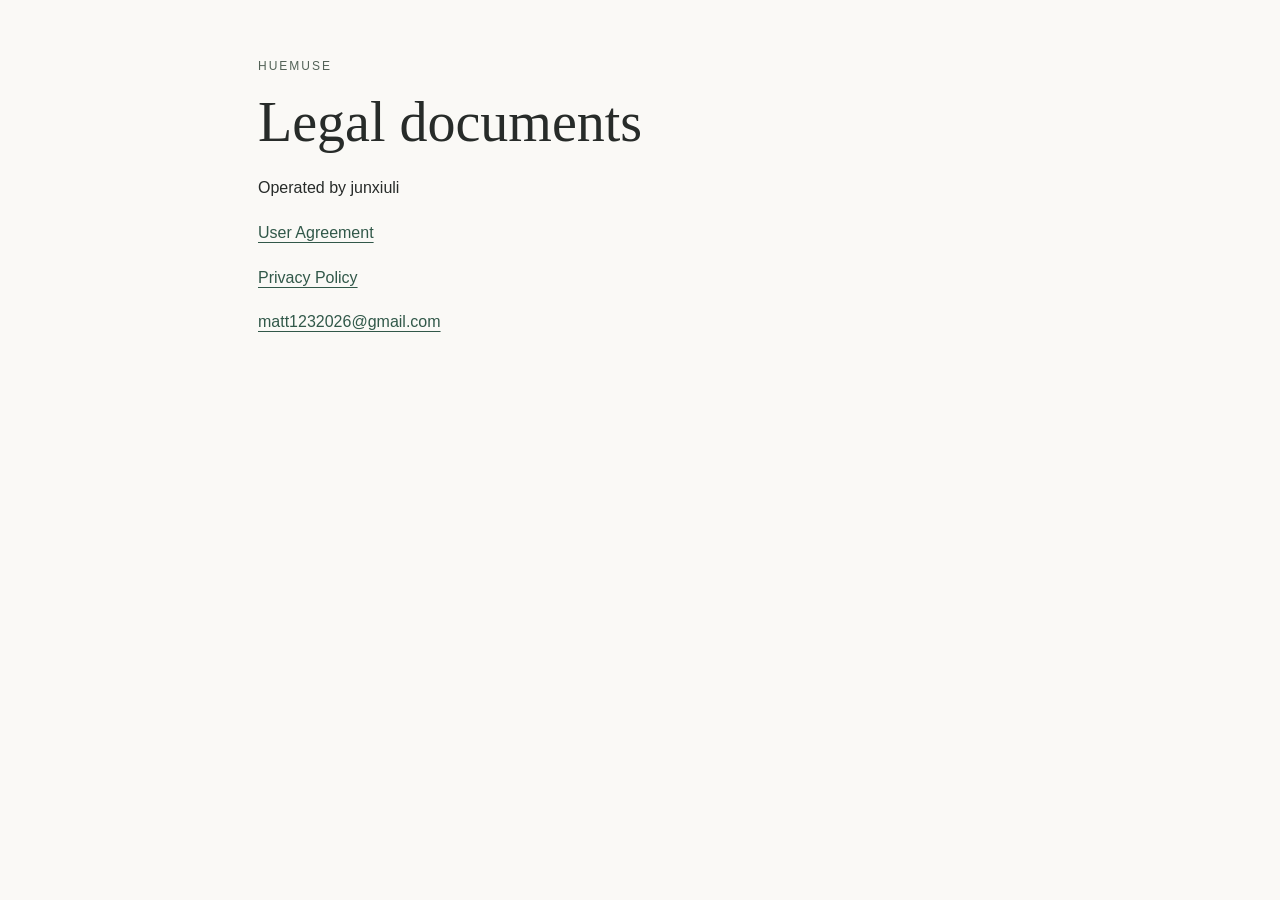
==== index.html @ 09e09791 "Publish HueMuse User Agreement and Privacy Policy" ====
<!doctype html><html lang="en"><head><meta charset="utf-8"><meta name="viewport" content="width=device-width,initial-scale=1"><title>Legal · HueMuse</title><link rel="stylesheet" href="style.css"></head><body><main><div class="eyebrow">HueMuse</div><h1>Legal documents</h1><p>Operated by junxiuli</p><p><a href="terms/">User Agreement</a></p><p><a href="privacy/">Privacy Policy</a></p><p><a href="mailto:matt1232026@gmail.com">matt1232026@gmail.com</a></p></main></body></html>
---- style.css ----
*{box-sizing:border-box}html{color-scheme:light}body{margin:0;background:#faf9f6;color:#272b29;font-family:-apple-system,BlinkMacSystemFont,"Segoe UI",sans-serif;font-size:16px;line-height:1.8}a{color:#315849;text-underline-offset:4px;overflow-wrap:anywhere}a:hover{color:#162e25}a:focus-visible,button:focus-visible{outline:3px solid #315849;outline-offset:4px}.skip{position:absolute;left:20px;top:-100px;background:white;padding:12px}.skip:focus{top:12px}header{border-bottom:1px solid #deded6;background:#fff}header .inner{max-width:1000px;margin:auto;padding:20px 28px;display:flex;gap:20px;align-items:center;justify-content:space-between}.brand{font-family:Georgia,serif;font-size:26px;color:#272b29;text-decoration:none}nav{display:flex;flex-wrap:wrap;gap:12px 24px}nav a{min-height:44px;display:flex;align-items:center;font-size:14px}main{max-width:820px;margin:auto;padding:56px 28px 64px}.eyebrow{font-size:12px;letter-spacing:2px;color:#536257;text-transform:uppercase}h1{font-family:Georgia,serif;font-weight:400;font-size:clamp(36px,7vw,56px);line-height:1.15;margin:12px 0 20px;overflow-wrap:break-word}.meta{font-size:14px;color:#555c57;margin-bottom:32px}.summary{border-left:3px solid #315849;background:#f0f2ed;padding:18px 22px;margin:30px 0}.toc{border-top:1px solid #dcded7;border-bottom:1px solid #dcded7;padding:24px 0;margin:32px 0}.toc h2{margin:0 0 12px;font-family:inherit;font-size:16px}.toc ol{columns:2;column-gap:40px;margin:0;padding-left:24px}.toc li{break-inside:avoid;margin-bottom:6px;font-size:14px}.toc a{display:inline-block;padding:5px 0}section{margin-top:38px;scroll-margin-top:24px}h2{font-family:Georgia,serif;font-size:25px;line-height:1.35;font-weight:400;margin:0 0 16px}p{margin:0 0 16px;overflow-wrap:break-word}footer{max-width:820px;margin:auto;border-top:1px solid #dcded7;padding:28px;font-size:14px;color:#555c57}footer p{margin:0 0 8px}button{font:inherit;border:1px solid #315849;background:transparent;color:#315849;padding:10px 16px;cursor:pointer;min-height:44px}@media(max-width:560px){header .inner{align-items:flex-start;flex-direction:column;padding:16px 22px;gap:4px}nav{gap:20px}main{padding:36px 22px 48px}.toc ol{columns:1}h2{font-size:23px}.summary{padding:16px}footer{padding:24px 22px}}@media print{body{background:white;font-size:11pt}header,nav,.toc,.print,.skip{display:none}main{max-width:none;padding:0}h1{font-size:30pt}h2{font-size:17pt;break-after:avoid}section{margin-top:22px}footer{padding:16px 0}a{color:inherit}}
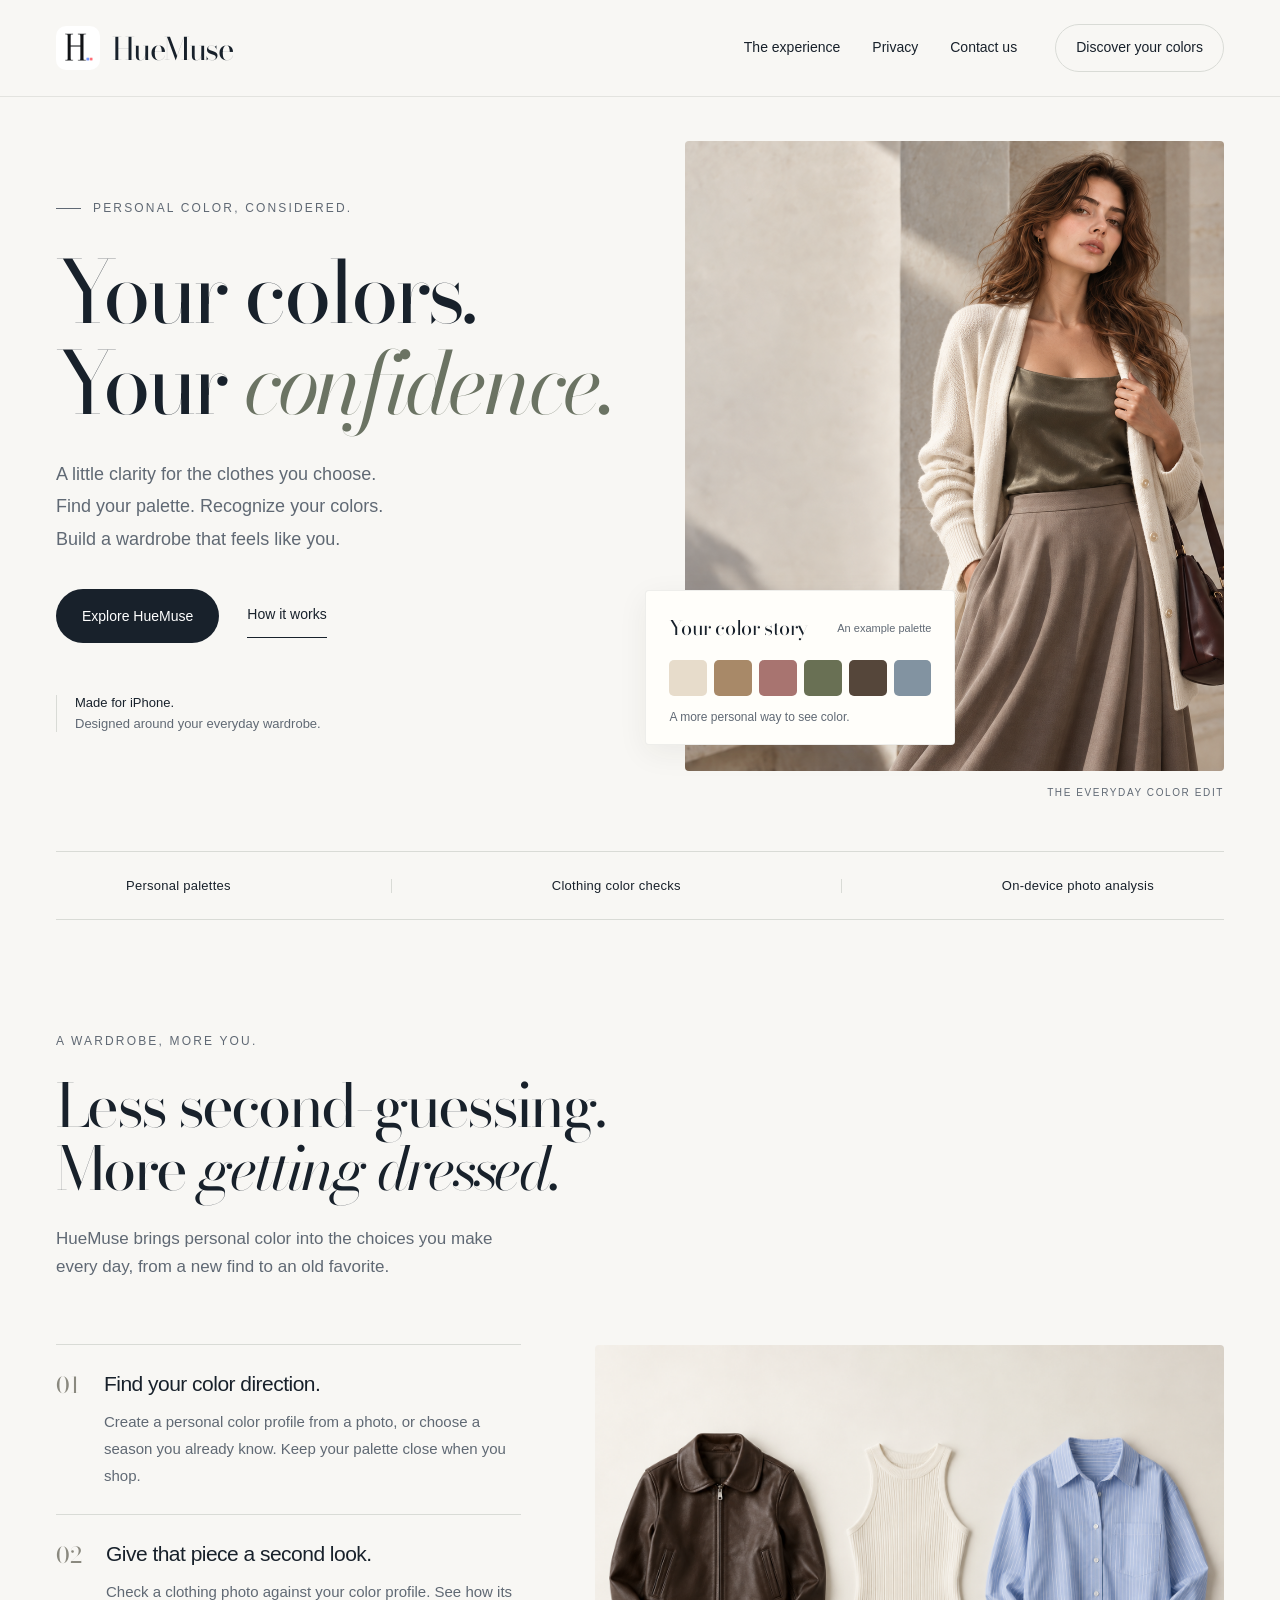
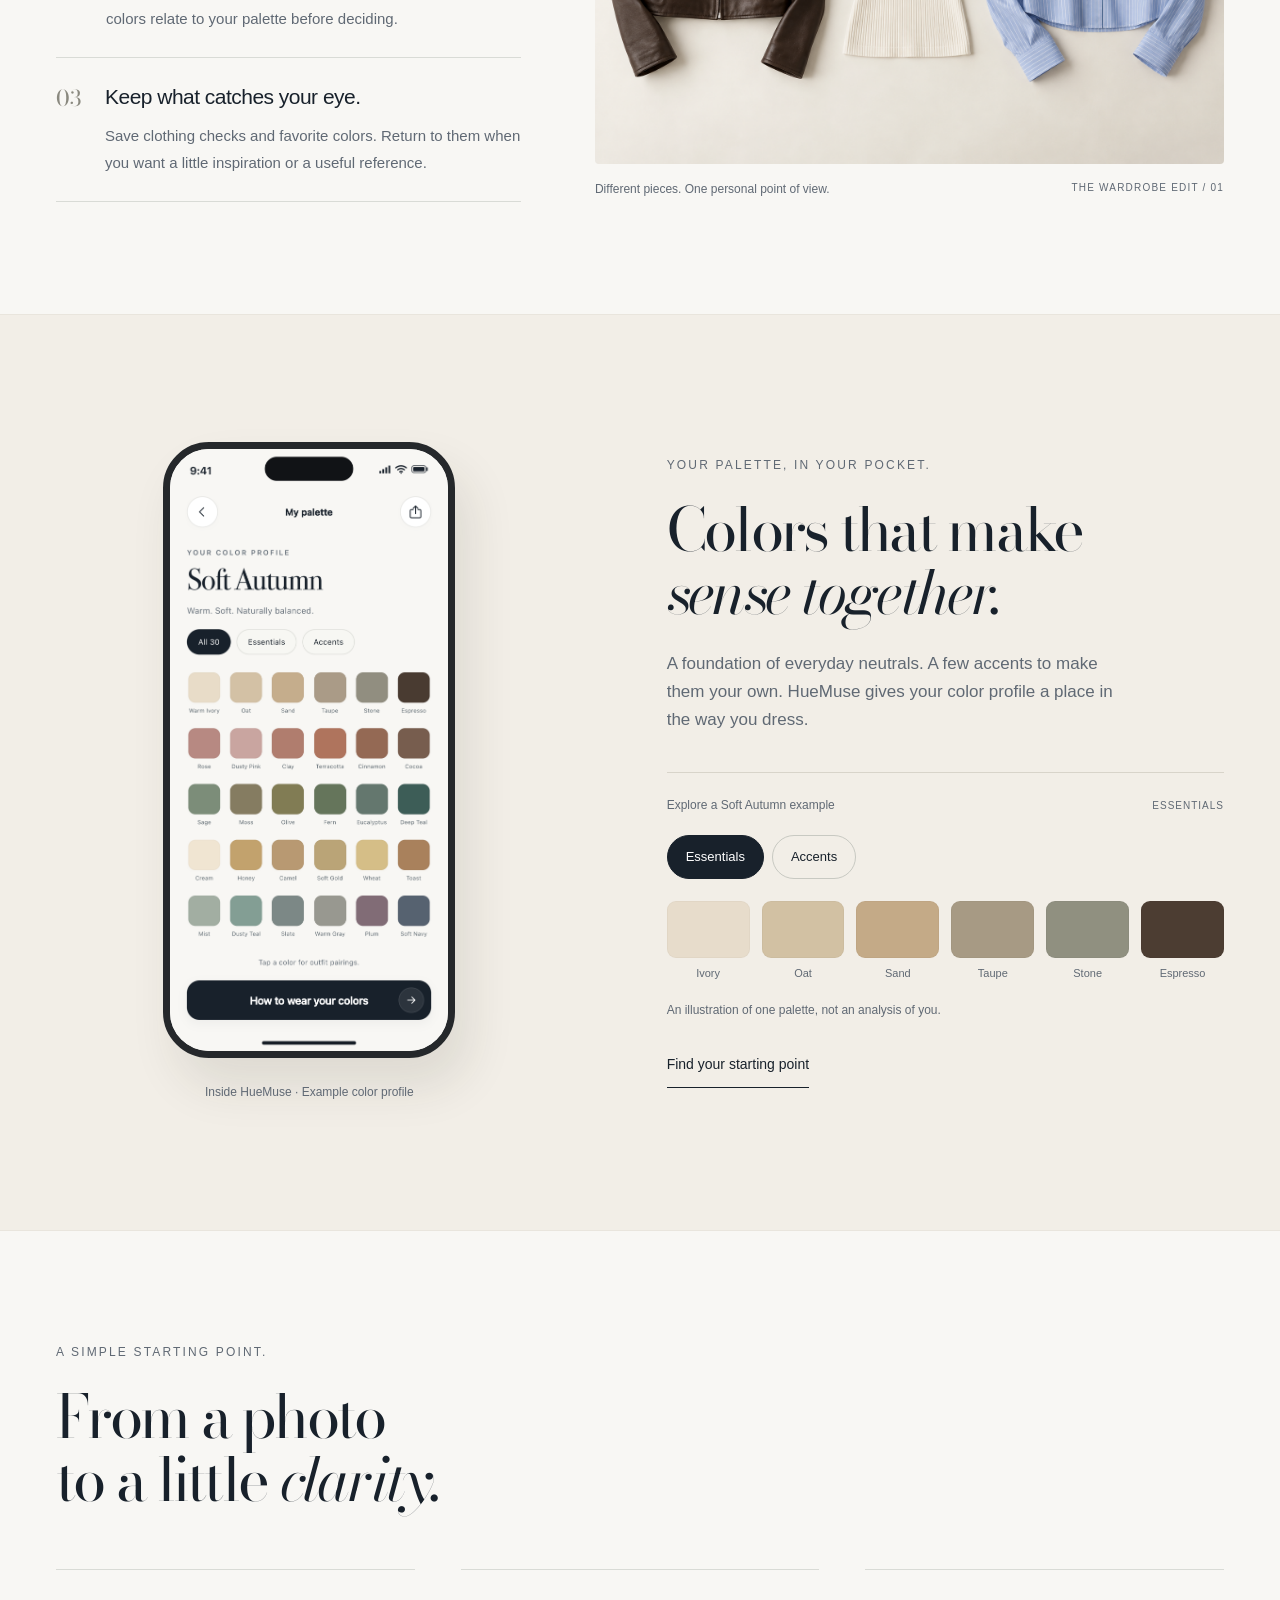
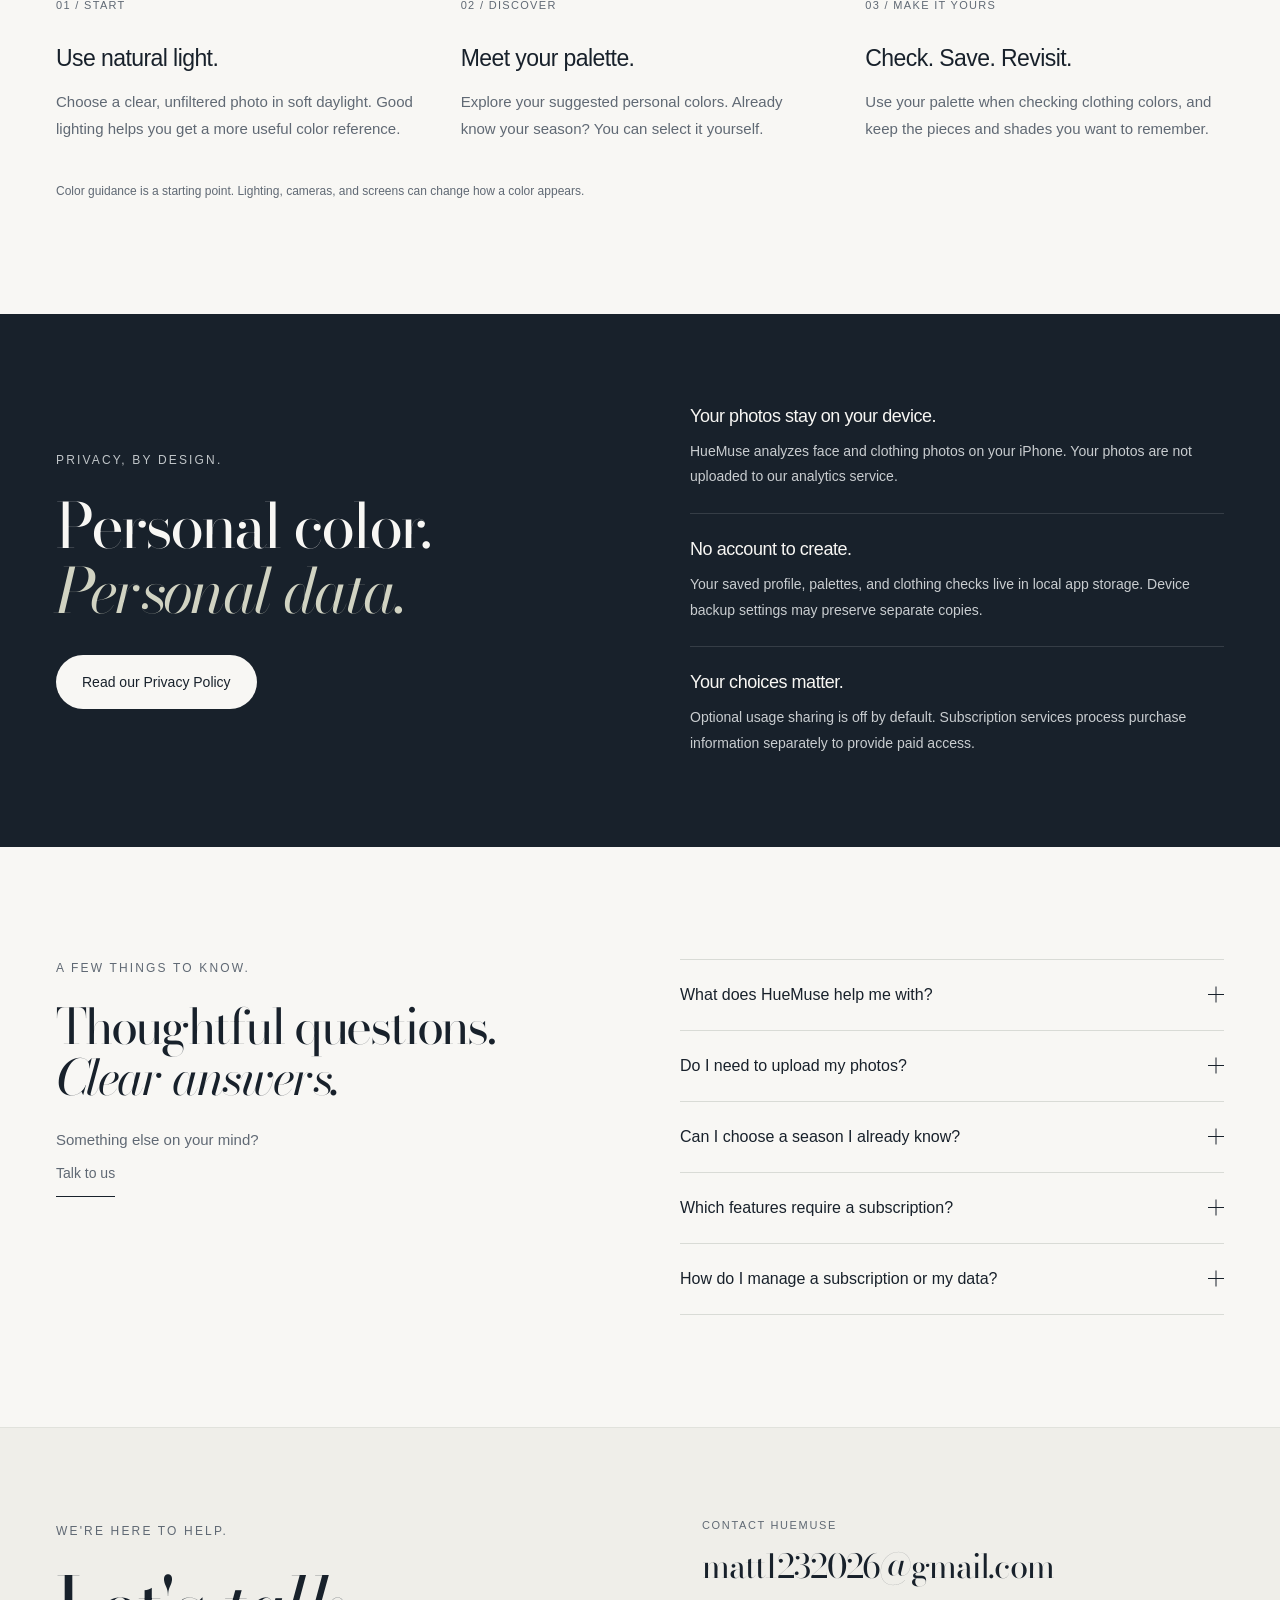
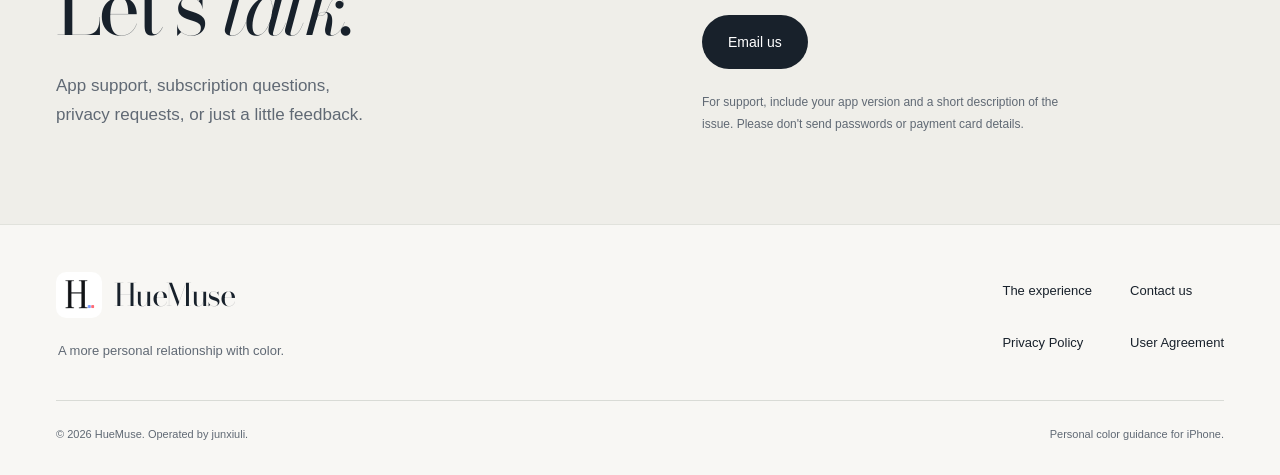
==== commit 151e1496: "Launch HueMuse official website" ====
--- a/index.html
+++ b/index.html
@@ -1 +1,80 @@
-<!doctype html><html lang="en"><head><meta charset="utf-8"><meta name="viewport" content="width=device-width,initial-scale=1"><title>Legal · HueMuse</title><link rel="stylesheet" href="style.css"></head><body><main><div class="eyebrow">HueMuse</div><h1>Legal documents</h1><p>Operated by junxiuli</p><p><a href="terms/">User Agreement</a></p><p><a href="privacy/">Privacy Policy</a></p><p><a href="mailto:matt1232026@gmail.com">matt1232026@gmail.com</a></p></main></body></html>+<!doctype html>
+<html lang="en">
+<head>
+  <meta charset="utf-8">
+  <meta name="viewport" content="width=device-width, initial-scale=1">
+  <meta name="theme-color" content="#f8f7f4">
+  <meta name="description" content="Meet HueMuse: personal color guidance for your everyday wardrobe. Discover your palette, check clothing colors, and keep the pieces you love. Made for iPhone.">
+  <title>HueMuse — Your colors. Your confidence.</title>
+  <link rel="canonical" href="https://lee271420-ship-it.github.io/huemuse-legal/">
+  <link rel="icon" type="image/png" href="assets/huemuse-logo.png">
+  <link rel="apple-touch-icon" href="assets/huemuse-logo.png">
+  <link rel="stylesheet" href="home.css">
+  <script src="home.js" defer></script>
+</head>
+<body>
+<a class="skip-link" href="#main">Skip to content</a>
+<header class="site-header">
+  <div class="header-inner wrap">
+    <a class="brand" href="./" aria-label="HueMuse home"><img src="assets/huemuse-logo.png" alt="" width="44" height="44"><span>HueMuse</span></a>
+    <button class="menu-toggle" type="button" aria-expanded="false" aria-controls="main-navigation">Menu<span aria-hidden="true" class="menu-lines"></span></button>
+    <nav id="main-navigation" aria-label="Main navigation">
+      <a href="#experience">The experience</a><a href="privacy/">Privacy</a><a href="#contact">Contact us</a>
+      <a class="nav-cta" href="#palette">Discover your colors</a>
+    </nav>
+  </div>
+</header>
+<main id="main">
+  <section class="hero wrap" aria-labelledby="hero-title">
+    <div class="hero-copy">
+      <p class="eyebrow"><span class="small-line" aria-hidden="true"></span> Personal color, considered.</p>
+      <h1 id="hero-title">Your colors.<br>Your <em>confidence.</em></h1>
+      <p class="hero-intro">A little clarity for the clothes you choose.<br>Find your palette. Recognize your colors.<br>Build a wardrobe that feels like you.</p>
+      <div class="hero-actions"><a class="button button-dark" href="#experience">Explore HueMuse</a><a class="text-link" href="#how-it-works">How it works</a></div>
+      <div class="hero-note"><span class="note-rule" aria-hidden="true"></span><p>Made for iPhone.<br><span>Designed around your everyday wardrobe.</span></p></div>
+    </div>
+    <div class="hero-visual">
+      <img class="hero-photo" src="assets/editorial-portrait.png" alt="Cream knitwear, soft olive silk, and warm neutral tailoring in natural light" width="1254" height="1254" fetchpriority="high">
+      <div class="hero-palette"><div class="palette-card-heading"><span>Your color story</span><span class="palette-card-small">An example palette</span></div><div class="hero-swatches" aria-label="Example palette: ivory, camel, rose, olive, cocoa, and soft blue"><i style="--swatch:#E7DCCB"></i><i style="--swatch:#A88968"></i><i style="--swatch:#A87470"></i><i style="--swatch:#697054"></i><i style="--swatch:#55463A"></i><i style="--swatch:#8293A1"></i></div><p>A more personal way to see color.</p></div>
+      <span class="visual-caption">THE EVERYDAY COLOR EDIT</span>
+    </div>
+  </section>
+  <div class="principles wrap" aria-label="HueMuse essentials"><p>Personal palettes</p><span aria-hidden="true"></span><p>Clothing color checks</p><span aria-hidden="true"></span><p>On-device photo analysis</p></div>
+
+  <section class="experience section wrap" id="experience" aria-labelledby="experience-title">
+    <div class="section-heading"><p class="eyebrow">A wardrobe, more you.</p><h2 id="experience-title">Less second-guessing.<br>More <em>getting dressed.</em></h2><p>HueMuse brings personal color into the choices you make every day, from a new find to an old favorite.</p></div>
+    <div class="experience-grid">
+      <div class="feature-list">
+        <article class="feature"><span class="feature-number">01</span><div><h3>Find your color direction.</h3><p>Create a personal color profile from a photo, or choose a season you already know. Keep your palette close when you shop.</p></div></article>
+        <article class="feature"><span class="feature-number">02</span><div><h3>Give that piece a second look.</h3><p>Check a clothing photo against your color profile. See how its colors relate to your palette before deciding.</p></div></article>
+        <article class="feature"><span class="feature-number">03</span><div><h3>Keep what catches your eye.</h3><p>Save clothing checks and favorite colors. Return to them when you want a little inspiration or a useful reference.</p></div></article>
+      </div>
+      <figure class="wardrobe-figure"><img src="assets/wardrobe.png" alt="An espresso leather jacket, an ivory ribbed tank, and a cloud blue striped shirt laid out together" width="1536" height="1024" loading="lazy"><figcaption><span>Different pieces. One personal point of view.</span><span>THE WARDROBE EDIT / 01</span></figcaption></figure>
+    </div>
+  </section>
+
+  <section class="palette-section" id="palette" aria-labelledby="palette-title"><div class="palette-layout wrap section">
+    <div class="phone-stage"><div class="phone-frame"><img src="assets/app-palette.png" alt="HueMuse palette screen showing the Soft Autumn example, with named essential and accent colors" width="1179" height="2556" loading="lazy"></div><p class="phone-caption">Inside HueMuse · Example color profile</p></div>
+    <div class="palette-copy"><p class="eyebrow">Your palette, in your pocket.</p><h2 id="palette-title">Colors that make<br><em>sense together.</em></h2><p>A foundation of everyday neutrals. A few accents to make them your own. HueMuse gives your color profile a place in the way you dress.</p>
+      <div class="palette-explorer"><div class="explorer-top"><span>Explore a Soft Autumn example</span><span class="palette-mode" id="palette-mode">Essentials</span></div><div class="palette-tabs" role="group" aria-label="Example palette colors"><button type="button" data-palette="essentials" aria-pressed="true">Essentials</button><button type="button" data-palette="accents" aria-pressed="false">Accents</button></div>
+      <div class="sample-swatches" id="sample-swatches" aria-live="polite"></div><p class="sample-note">An illustration of one palette, not an analysis of you.</p></div>
+      <a class="text-link" href="#how-it-works">Find your starting point</a>
+    </div>
+  </div></section>
+
+  <section class="how-section section wrap" id="how-it-works" aria-labelledby="how-title"><div class="how-heading"><p class="eyebrow">A simple starting point.</p><h2 id="how-title">From a photo<br>to a little <em>clarity.</em></h2></div><div class="steps"><article><span class="step-number">01 / START</span><h3>Use natural light.</h3><p>Choose a clear, unfiltered photo in soft daylight. Good lighting helps you get a more useful color reference.</p></article><article><span class="step-number">02 / DISCOVER</span><h3>Meet your palette.</h3><p>Explore your suggested personal colors. Already know your season? You can select it yourself.</p></article><article><span class="step-number">03 / MAKE IT YOURS</span><h3>Check. Save. Revisit.</h3><p>Use your palette when checking clothing colors, and keep the pieces and shades you want to remember.</p></article></div><p class="guidance-note">Color guidance is a starting point. Lighting, cameras, and screens can change how a color appears.</p></section>
+
+  <section class="privacy-section" aria-labelledby="privacy-title"><div class="privacy-inner wrap"><div><p class="eyebrow">Privacy, by design.</p><h2 id="privacy-title">Personal color.<br><em>Personal data.</em></h2><a class="button button-light" href="privacy/">Read our Privacy Policy</a></div><div class="privacy-facts"><article><h3>Your photos stay on your device.</h3><p>HueMuse analyzes face and clothing photos on your iPhone. Your photos are not uploaded to our analytics service.</p></article><article><h3>No account to create.</h3><p>Your saved profile, palettes, and clothing checks live in local app storage. Device backup settings may preserve separate copies.</p></article><article><h3>Your choices matter.</h3><p>Optional usage sharing is off by default. Subscription services process purchase information separately to provide paid access.</p></article></div></div></section>
+
+  <section class="faq-section section wrap" aria-labelledby="faq-title"><div class="faq-heading"><p class="eyebrow">A few things to know.</p><h2 id="faq-title">Thoughtful questions.<br><em>Clear answers.</em></h2><p>Something else on your mind?<br><a class="text-link" href="#contact">Talk to us</a></p></div><div class="faq-list">
+    <details><summary>What does HueMuse help me with?<span aria-hidden="true" class="plus"></span></summary><p>HueMuse helps you explore a personal color palette, compare clothing colors with your profile, and save colors and checks for later. It offers styling guidance, rather than a professional assessment or a guarantee of how an item will look.</p></details>
+    <details><summary>Do I need to upload my photos?<span aria-hidden="true" class="plus"></span></summary><p>No. Face and clothing photo analysis runs on your device. HueMuse does not upload those photos to its analytics service. Images you independently export, share, or back up are handled by the destination or your device settings.</p></details>
+    <details><summary>Can I choose a season I already know?<span aria-hidden="true" class="plus"></span></summary><p>Yes. You can manually choose your color season and use its palette as your reference. A manually chosen profile reflects your selection.</p></details>
+    <details><summary>Which features require a subscription?<span aria-hidden="true" class="plus"></span></summary><p>Some introductory access is available without a subscription, including one personal clothing check. Additional checks and premium tools require membership. The app and App Store purchase screen show the current features, prices, billing periods, and renewal conditions before you buy.</p></details>
+    <details><summary>How do I manage a subscription or my data?<span aria-hidden="true" class="plus"></span></summary><p>Manage or cancel billing in your Apple Account subscription settings. Use the app's privacy controls for local data and optional usage activity. Deleting photos, app data, or the app itself does not cancel a subscription. Read our <a href="terms/">User Agreement</a> and <a href="privacy/">Privacy Policy</a> for the complete details.</p></details>
+  </div></section>
+
+  <section class="contact-section" id="contact" aria-labelledby="contact-title"><div class="contact-inner wrap"><div><p class="eyebrow">We're here to help.</p><h2 id="contact-title">Let's <em>talk.</em></h2><p>App support, subscription questions,<br>privacy requests, or just a little feedback.</p></div><div class="contact-card"><p class="contact-label">CONTACT HUEMUSE</p><a class="contact-email" href="mailto:matt1232026@gmail.com">matt1232026@gmail.com</a><a class="button button-dark" href="mailto:matt1232026@gmail.com?subject=HueMuse%20support">Email us</a><p class="contact-note">For support, include your app version and a short description of the issue. Please don't send passwords or payment card details.</p></div></div></section>
+</main>
+<footer class="site-footer"><div class="footer-top wrap"><div><a class="brand footer-brand" href="./" aria-label="HueMuse home"><img src="assets/huemuse-logo.png" alt="" width="54" height="54"><span>HueMuse</span></a><p>A more personal relationship with color.</p></div><nav aria-label="Footer navigation"><a href="#experience">The experience</a><a href="#contact">Contact us</a><a href="privacy/">Privacy Policy</a><a href="terms/">User Agreement</a></nav></div><div class="footer-bottom wrap"><p>© 2026 HueMuse. Operated by junxiuli.</p><p>Personal color guidance for iPhone.</p></div></footer>
+</body></html>
--- a/home.css
+++ b/home.css
@@ -0,0 +1,11 @@
+@font-face{font-family:HueMuseBodoni;font-style:normal;font-weight:400;font-display:swap;src:url("assets/bodoni-normal.ttf") format("truetype")}
+@font-face{font-family:HueMuseBodoni;font-style:italic;font-weight:400;font-display:swap;src:url("assets/bodoni-italic.ttf") format("truetype")}
+
+:root{--paper:#f8f7f4;--surface:#eeebe4;--ink:#18212b;--muted:#606974;--line:#d9dbd6;--warm:#f2eee7;--blue:#778fff;--serif:"HueMuseBodoni","Bodoni 72","Bodoni Moda","Didot","Times New Roman",serif}
+*{box-sizing:border-box}html{scroll-behavior:smooth;scroll-padding-top:104px;color-scheme:light}body{margin:0;background:var(--paper);color:var(--ink);font-family:-apple-system,BlinkMacSystemFont,"Segoe UI",sans-serif;font-size:16px;line-height:1.65;-webkit-font-smoothing:antialiased}button,a{-webkit-tap-highlight-color:transparent}button{font:inherit}a{color:inherit;text-decoration:none}button,a{touch-action:manipulation}a:focus-visible,button:focus-visible,summary:focus-visible{outline:3px solid #5c74cf;outline-offset:6px}img{max-width:100%;display:block;height:auto}p{margin:0}h1,h2,h3{margin:0;font-weight:400}h1,h2{font-family:var(--serif);letter-spacing:-.045em;line-height:1.05}em{font-weight:400}h1{font-size:86px}h2{font-size:60px}h3{font-size:23px;line-height:1.35;letter-spacing:-.025em}.wrap{width:min(1240px,calc(100% - 112px));margin-inline:auto}.section{padding-block:112px}.eyebrow{font-size:12px;letter-spacing:.18em;text-transform:uppercase;font-weight:500;line-height:1.5;margin-bottom:24px;color:var(--muted)}.button{display:inline-flex;align-items:center;justify-content:center;min-height:54px;border-radius:99px;padding:14px 26px;font-size:14px;font-weight:500;white-space:nowrap;transition:background .2s,transform .2s}.button:hover{transform:translateY(-2px)}.button-dark{background:var(--ink);color:#fff}.button-dark:hover{background:#35404c}.button-light{background:var(--paper);color:var(--ink)}.button-light:hover{background:#ddd9d0}.text-link{display:inline-block;min-height:44px;padding-block:10px;font-size:14px;border-bottom:1px solid var(--ink);line-height:1.5}.text-link:hover{color:#476053;border-color:#476053}.skip-link{position:absolute;top:-100px;left:20px;z-index:100;background:#fff;padding:14px}.skip-link:focus{top:12px}.site-header{background:rgba(248,247,244,.96);border-bottom:1px solid #e3e3df;position:sticky;top:0;z-index:20}.header-inner{height:96px;display:flex;justify-content:space-between;align-items:center;gap:30px}.brand{display:inline-flex;gap:12px;align-items:center;flex-shrink:0}.brand img{border-radius:10px;width:44px;height:44px}.brand span{font-family:var(--serif);font-size:31px;letter-spacing:-.05em;line-height:1}.site-header nav{display:flex;gap:32px;align-items:center}.site-header nav a{font-size:14px;min-height:44px;display:inline-flex;align-items:center}.site-header nav a:hover{color:#526657}.site-header nav .nav-cta{border:1px solid var(--line);border-radius:99px;padding:11px 20px;margin-left:6px}.menu-toggle{display:none}.hero{padding-top:44px;padding-bottom:58px;display:grid;grid-template-columns:1.05fr 1fr;gap:64px;align-items:center}.hero-copy{padding-block:42px}.hero .eyebrow{display:flex;gap:12px;align-items:center;margin-bottom:30px}.small-line{height:1px;width:25px;background:var(--muted)}.hero h1 em{color:#6b7363}.hero-intro{color:var(--muted);font-size:18px;line-height:1.8;margin-top:30px}.hero-actions{margin-top:34px;display:flex;gap:28px;align-items:center}.hero-note{display:flex;gap:18px;align-items:center;margin-top:50px;font-size:13px;line-height:1.6}.hero-note span:not(.note-rule){color:var(--muted)}.note-rule{height:37px;width:1px;background:var(--line)}.hero-visual{position:relative;margin-bottom:22px}.hero-photo{height:630px;width:100%;object-fit:cover;object-position:100% center;border-radius:4px}.hero-palette{position:absolute;bottom:26px;left:-40px;width:310px;background:#fffefa;padding:20px 23px 16px;border:1px solid rgba(24,33,43,.07);box-shadow:0 8px 30px #302c2110;border-radius:4px}.palette-card-heading{display:flex;justify-content:space-between;align-items:center;gap:12px;font-family:var(--serif);font-size:20px;letter-spacing:-.02em}.palette-card-small{font-family:-apple-system,BlinkMacSystemFont,"Segoe UI",sans-serif;font-size:11px;letter-spacing:0;color:var(--muted)}.hero-swatches{display:flex;gap:7px;margin:16px 0 12px}.hero-swatches i{display:block;flex:1;height:36px;background:var(--swatch);border-radius:5px}.hero-palette p{font-size:12px;color:var(--muted)}.visual-caption{position:absolute;right:0;bottom:-30px;font-size:10px;letter-spacing:.16em;color:var(--muted)}.principles{border-top:1px solid var(--line);border-bottom:1px solid var(--line);display:flex;align-items:center;justify-content:space-around;gap:20px;padding-block:23px;font-size:13px;letter-spacing:.02em}.principles span{width:1px;height:14px;background:var(--line)}.section-heading{max-width:700px;margin-bottom:62px}.section-heading>p:last-child{max-width:470px;margin-top:25px;color:var(--muted);font-size:17px}.experience-grid{display:grid;grid-template-columns:.85fr 1.15fr;gap:74px;align-items:center}.feature-list{border-top:1px solid var(--line)}.feature{display:flex;gap:24px;padding-block:25px;border-bottom:1px solid var(--line)}.feature-number{font-family:var(--serif);color:#8a897f;font-size:22px;line-height:1.4}.feature h3{font-size:21px;margin-bottom:10px}.feature p{color:var(--muted);font-size:15px;line-height:1.8}.wardrobe-figure{margin:0}.wardrobe-figure img{width:100%;height:auto;aspect-ratio:1.5;object-fit:contain;border-radius:4px}.wardrobe-figure figcaption{font-size:12px;color:var(--muted);display:flex;justify-content:space-between;gap:20px;margin-top:16px}.wardrobe-figure figcaption span:last-child{font-size:10px;letter-spacing:.12em;white-space:nowrap}.palette-section{background:var(--warm);border-block:1px solid #e9e5dd}.palette-layout{display:grid;grid-template-columns:1fr 1.1fr;gap:104px;align-items:center}.phone-stage{padding:15px;display:flex;flex-direction:column;align-items:center;position:relative}.phone-frame{width:292px;border:7px solid #25282b;border-radius:46px;overflow:hidden;box-shadow:14px 28px 48px #302c211b;background:var(--paper)}.phone-frame img{width:100%;height:auto}.phone-caption{margin-top:25px;font-size:12px;color:var(--muted)}.palette-copy>p:not(.eyebrow){color:var(--muted);max-width:450px;margin-top:26px;font-size:17px}.palette-copy>.text-link{margin-top:24px}.palette-explorer{border-top:1px solid #d8d4ca;margin-top:38px;padding-top:23px}.explorer-top{display:flex;justify-content:space-between;align-items:center;font-size:12px;color:var(--muted);gap:15px}.palette-mode{text-transform:uppercase;font-size:10px;letter-spacing:.1em}.palette-tabs{display:flex;gap:8px;margin-top:19px}.palette-tabs button{border:1px solid #c8c9c2;border-radius:99px;min-height:44px;cursor:pointer;font-size:13px;padding:9px 18px;background:transparent;color:var(--ink)}.palette-tabs button[aria-pressed="true"]{background:var(--ink);color:#fff;border-color:var(--ink)}.sample-swatches{display:grid;grid-template-columns:repeat(6,1fr);gap:12px;margin-top:22px}.sample-color{min-width:0;text-align:center}.sample-color .chip{height:57px;border-radius:9px;background:var(--swatch);border:1px solid #00000007}.sample-color span{font-size:11px;color:var(--muted);display:block;margin-top:8px;line-height:1.4}.sample-note{color:var(--muted);font-size:12px;margin-top:19px}.how-heading{margin-bottom:58px}.steps{display:grid;grid-template-columns:repeat(3,1fr);gap:46px}.steps article{border-top:1px solid var(--line);padding-top:21px}.step-number{font-size:11px;letter-spacing:.12em;color:var(--muted)}.steps h3{margin:26px 0 14px}.steps p{font-size:15px;color:var(--muted);line-height:1.8}.guidance-note{margin-top:40px;color:var(--muted);font-size:12px}.privacy-section{background:var(--ink);color:var(--paper)}.privacy-inner{display:grid;grid-template-columns:1fr 1fr;gap:100px;padding-block:90px;align-items:center}.privacy-section .eyebrow{color:#c1c6c9}.privacy-section h2{font-size:62px}.privacy-section h2 em{color:#d1d3c2}.privacy-section .button{margin-top:32px}.privacy-facts article{padding-block:23px;border-bottom:1px solid #ffffff20}.privacy-facts article:first-child{padding-top:0}.privacy-facts article:last-child{padding-bottom:0;border:0}.privacy-facts h3{font-size:18px}.privacy-facts p{font-size:14px;line-height:1.85;color:#c9cdd0;margin-top:10px}.faq-section{display:grid;grid-template-columns:1fr 1fr;gap:80px}.faq-heading h2{font-size:49px}.faq-heading>p:last-child{font-size:15px;margin-top:25px;color:var(--muted)}.faq-list{border-top:1px solid var(--line)}details{border-bottom:1px solid var(--line)}summary{list-style:none;cursor:pointer;display:flex;justify-content:space-between;gap:28px;align-items:center;padding:23px 0;font-size:16px;line-height:1.5}summary::-webkit-details-marker{display:none}.plus{width:16px;height:16px;position:relative;flex:0 0 16px}.plus:before,.plus:after{content:"";position:absolute;background:var(--ink);left:0;top:7px;width:16px;height:1px}.plus:after{transform:rotate(90deg)}details[open] .plus:after{display:none}details p{color:var(--muted);font-size:14px;padding-bottom:23px;line-height:1.85}details p a{text-decoration:underline;text-underline-offset:4px}.contact-section{background:#efeee9;border-block:1px solid #e1e2dc}.contact-inner{display:grid;grid-template-columns:1fr 1fr;gap:100px;align-items:center;padding-block:88px}.contact-inner h2{font-size:80px}.contact-inner>div>p:last-child:not(.contact-note){margin-top:24px;font-size:17px;color:var(--muted)}.contact-card{padding-left:12px}.contact-label{font-size:11px;letter-spacing:.15em;color:var(--muted)}.contact-email{font-family:var(--serif);font-size:33px;line-height:1.5;letter-spacing:-.035em;display:block;margin:8px 0 24px;overflow-wrap:anywhere}.contact-email:hover{text-decoration:underline;text-underline-offset:5px}.contact-note{max-width:390px;margin-top:22px;color:var(--muted);font-size:12px;line-height:1.85}.site-footer{padding-top:44px}.footer-top{display:flex;align-items:center;justify-content:space-between;gap:40px;padding-bottom:35px;border-bottom:1px solid var(--line)}.footer-brand img{width:46px;height:46px}.footer-top>div>p{font-size:13px;color:var(--muted);margin:14px 0 0 2px}.footer-top nav{display:grid;grid-template-columns:repeat(2,auto);gap:8px 38px}.footer-top nav a{font-size:13px;display:flex;align-items:center;min-height:44px}.footer-top nav a:hover{text-decoration:underline;text-underline-offset:5px}.footer-bottom{padding-block:24px 32px;display:flex;justify-content:space-between;gap:24px;font-size:11px;color:var(--muted)}
+@media(min-width:1550px){.hero{gap:100px}.hero-photo{height:670px}}
+@media(max-width:1100px){.wrap{width:calc(100% - 72px)}h1{font-size:68px}h2{font-size:52px}.hero{gap:34px}.hero-photo{height:565px}.hero-palette{left:-15px;width:278px}.hero-actions{gap:20px}.site-header nav{gap:20px}.experience-grid{gap:42px}.palette-layout{gap:58px}.privacy-inner,.contact-inner{gap:60px}.contact-email{font-size:29px}.faq-section{gap:48px}.faq-heading h2{font-size:42px}}
+@media(max-width:850px){.wrap{width:calc(100% - 48px)}.header-inner{height:80px}.site-header nav .nav-cta{display:none}.hero{gap:24px}.hero h1{font-size:58px}.hero-intro{font-size:16px}.hero-photo{height:530px}.hero-palette{width:245px;padding:17px;left:-10px}.palette-card-heading{font-size:18px}.palette-card-small{font-size:10px}.hero-actions{align-items:flex-start;flex-direction:column;gap:9px}.hero-note{margin-top:32px}.section{padding-block:80px}.experience-grid{grid-template-columns:1fr;gap:42px}.feature-list{display:grid;grid-template-columns:repeat(3,1fr);gap:22px;border:0}.feature{flex-direction:column;gap:14px;border-top:1px solid var(--line);border-bottom:0;padding-block:20px 0}.feature h3{font-size:20px}.feature p{font-size:14px}.wardrobe-figure img{aspect-ratio:1.5}.palette-layout{gap:36px;grid-template-columns:.85fr 1.15fr}.phone-frame{width:245px;border-width:6px;border-radius:38px}.palette-copy h2{font-size:42px}.palette-copy>p:not(.eyebrow){font-size:15px}.sample-swatches{gap:8px}.sample-color .chip{height:43px}.sample-color span{font-size:10px}.explorer-top{font-size:11px}.palette-mode{display:none}.steps{gap:25px}.steps h3{font-size:21px}.privacy-inner{gap:45px}.privacy-section h2{font-size:51px}.faq-section{grid-template-columns:1fr;gap:35px}.faq-heading h2{font-size:52px}.faq-heading>p:last-child{display:none}.contact-inner{gap:35px}.contact-inner h2{font-size:68px}.contact-email{font-size:26px}.footer-top nav{gap:8px 26px}}
+@media(max-width:640px){html{scroll-padding-top:90px}.wrap{width:calc(100% - 40px)}.header-inner{height:76px;gap:16px}.brand{gap:8px}.brand span{font-size:28px}.brand img{width:40px;height:40px}.menu-toggle{display:flex;gap:12px;align-items:center;border:0;background:transparent;padding:12px 0 12px 14px;font-size:13px;cursor:pointer;min-height:44px;color:var(--ink)}.menu-lines{width:20px;height:12px;border-block:1px solid var(--ink)}.site-header nav{display:none;position:absolute;top:76px;left:0;right:0;padding:18px 24px 24px;background:var(--paper);border-bottom:1px solid var(--line);flex-direction:column;align-items:stretch;gap:5px}.site-header nav.is-open{display:flex}.site-header nav .nav-cta{display:inline-flex;margin:10px 0 0;justify-content:center}.hero{grid-template-columns:1fr;gap:34px;padding-top:22px;padding-bottom:44px}.hero-copy{padding-block:18px 0}.hero .eyebrow{font-size:11px;margin-bottom:23px}.hero h1{font-size:67px;line-height:1}.hero-intro{margin-top:26px;font-size:16px;line-height:1.75}.hero-actions{flex-direction:row;align-items:center;gap:24px;margin-top:27px}.button{min-height:52px;padding:13px 23px}.hero-note{margin-top:26px;font-size:12px}.hero-visual{margin-bottom:18px;padding-left:18px}.hero-photo{height:440px;object-position:100% center}.hero-palette{left:0;bottom:22px;width:264px;padding:18px 19px}.hero-swatches i{height:32px}.visual-caption{font-size:9px;bottom:-24px}.principles{flex-wrap:wrap;gap:9px 18px;justify-content:center;padding-block:18px;font-size:11px;letter-spacing:0}.principles span{height:11px}.principles span:last-of-type{display:none}.principles p:last-child{flex-basis:100%;text-align:center}.section{padding-block:66px}.eyebrow{margin-bottom:20px;font-size:11px}h2{font-size:45px;line-height:1.08}.section-heading{margin-bottom:35px}.section-heading>p:last-child{font-size:16px;margin-top:21px}.feature-list{display:block;border-top:1px solid var(--line)}.feature{flex-direction:row;gap:22px;padding-block:22px;border-top:0;border-bottom:1px solid var(--line)}.feature h3{font-size:21px}.feature p{font-size:15px}.experience-grid{gap:32px}.wardrobe-figure img{aspect-ratio:1.5}.wardrobe-figure figcaption{font-size:11px;line-height:1.6}.wardrobe-figure figcaption span:last-child{display:none}.palette-layout{display:flex;flex-direction:column-reverse;gap:38px}.palette-copy h2{font-size:45px}.palette-copy>p:not(.eyebrow){font-size:16px;margin-top:23px}.palette-explorer{margin-top:30px;padding-top:21px}.explorer-top{font-size:12px}.sample-swatches{gap:8px}.sample-color .chip{height:49px}.sample-color span{font-size:10px}.sample-note{font-size:11px}.phone-stage{padding:0}.phone-frame{width:250px;border-radius:38px;box-shadow:12px 22px 32px #302c211b}.phone-caption{font-size:11px;margin-top:21px}.how-heading{margin-bottom:34px}.steps{grid-template-columns:1fr;gap:28px}.steps article{padding-top:18px}.steps h3{margin:18px 0 11px;font-size:23px}.steps p{font-size:15px}.guidance-note{margin-top:28px;font-size:11px}.privacy-inner{grid-template-columns:1fr;gap:44px;padding-block:65px}.privacy-section h2{font-size:51px}.privacy-section .button{margin-top:26px}.privacy-facts article{padding-block:22px}.privacy-facts h3{font-size:19px}.privacy-facts p{font-size:15px}.faq-section{gap:35px}.faq-heading h2{font-size:43px}summary{font-size:15px;gap:20px;padding-block:22px}details p{font-size:14px}.contact-inner{grid-template-columns:1fr;gap:35px;padding-block:64px}.contact-inner h2{font-size:67px}.contact-inner>div>p:last-child:not(.contact-note){font-size:16px;margin-top:20px}.contact-card{padding:30px 0 0;border-top:1px solid var(--line)}.contact-email{font-size:31px;line-height:1.5;margin:12px 0 24px}.contact-note{font-size:12px}.footer-top{align-items:flex-start;flex-direction:column;gap:28px;padding-bottom:29px}.footer-top nav{grid-template-columns:1fr 1fr;width:100%;gap:2px 22px}.footer-top nav a{font-size:13px}.footer-bottom{flex-direction:column;gap:7px;padding-block:24px 30px;font-size:11px}.footer-top>div>p{font-size:12px}}
+@media(max-width:360px){.hero h1{font-size:59px}.hero-actions{gap:17px}.hero-actions .button{padding-inline:20px}.contact-email{font-size:27px}.sample-color span{font-size:9px}}
+@media(prefers-reduced-motion:reduce){html{scroll-behavior:auto}*,*:before,*:after{transition:none!important}.button:hover{transform:none}}
